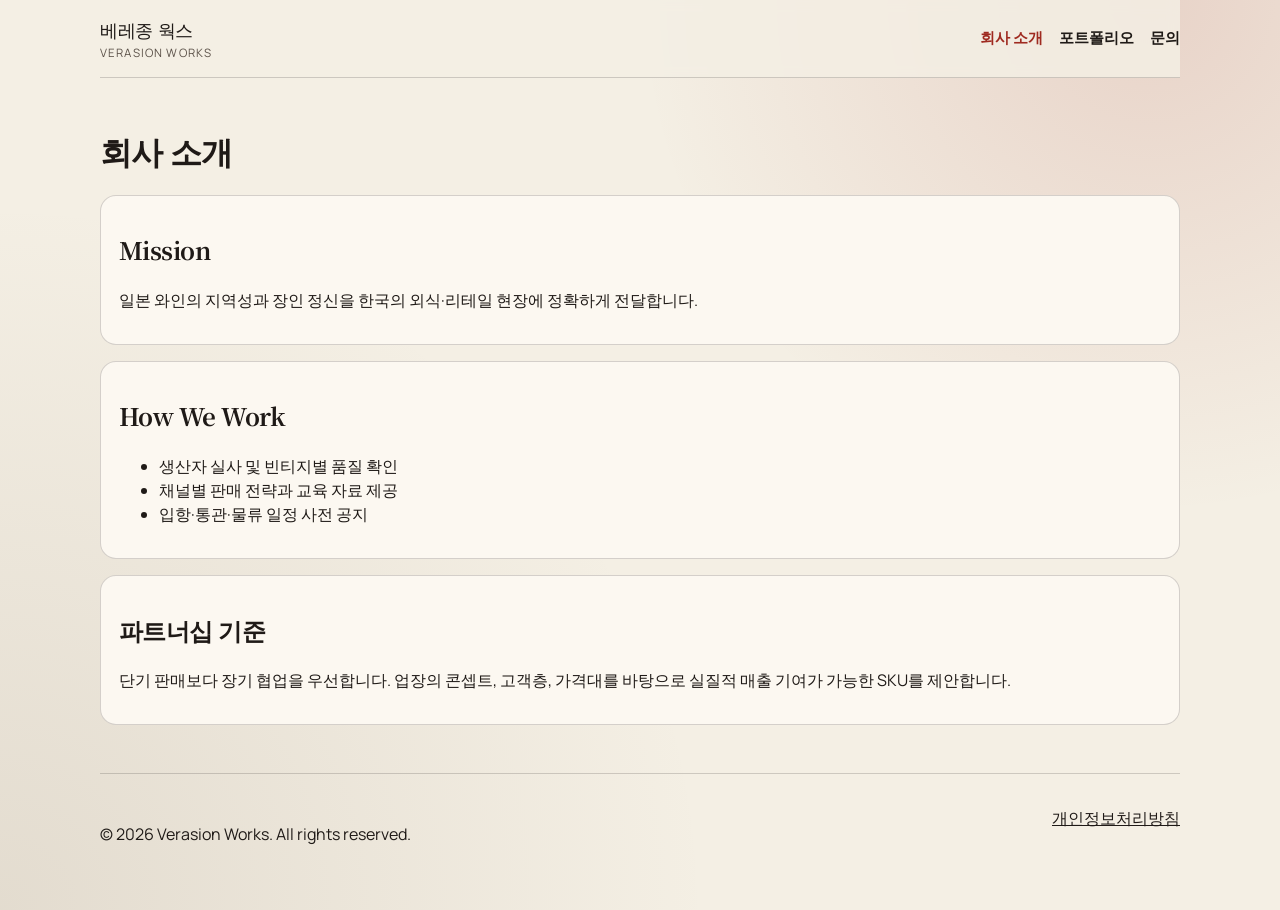
==== about.html @ b79137e7 "Initial website for Verasion Works" ====
<!doctype html>
<html lang="ko">
  <head>
    <meta charset="UTF-8" />
    <meta name="viewport" content="width=device-width, initial-scale=1.0" />
    <title>회사 소개 | 베레종 웍스</title>
    <meta
      name="description"
      content="베레종 웍스의 미션, 운영 방식, 파트너십 원칙을 소개합니다."
    />
    <link rel="preconnect" href="https://fonts.googleapis.com" />
    <link rel="preconnect" href="https://fonts.gstatic.com" crossorigin />
    <link
      href="https://fonts.googleapis.com/css2?family=Noto+Serif+JP:wght@500;700&family=Manrope:wght@400;500;700;800&display=swap"
      rel="stylesheet"
    />
    <link rel="stylesheet" href="assets/styles.css" />
  </head>
  <body>
    <header class="site-header">
      <a class="brand" href="index.html">
        <span class="brand-ko">베레종 웍스</span>
        <span class="brand-en">Verasion Works</span>
      </a>
      <nav>
        <a href="about.html" aria-current="page">회사 소개</a>
        <a href="portfolio.html">포트폴리오</a>
        <a href="contact.html">문의</a>
      </nav>
    </header>

    <main class="page-main">
      <h1>회사 소개</h1>
      <section class="page-section">
        <h2>Mission</h2>
        <p>
          일본 와인의 지역성과 장인 정신을 한국의 외식·리테일 현장에 정확하게
          전달합니다.
        </p>
      </section>
      <section class="page-section">
        <h2>How We Work</h2>
        <ul>
          <li>생산자 실사 및 빈티지별 품질 확인</li>
          <li>채널별 판매 전략과 교육 자료 제공</li>
          <li>입항·통관·물류 일정 사전 공지</li>
        </ul>
      </section>
      <section class="page-section">
        <h2>파트너십 기준</h2>
        <p>
          단기 판매보다 장기 협업을 우선합니다. 업장의 콘셉트, 고객층, 가격대를
          바탕으로 실질적 매출 기여가 가능한 SKU를 제안합니다.
        </p>
      </section>
    </main>

    <footer class="site-footer">
      <p>© 2026 Verasion Works. All rights reserved.</p>
      <a href="privacy.html">개인정보처리방침</a>
    </footer>
  </body>
</html>
---- assets/styles.css ----
:root {
  --bg: #f4efe4;
  --paper: #fcf8f1;
  --ink: #1f1a17;
  --muted: #5b5148;
  --brand: #9f2a20;
  --brand-dark: #6e1a13;
  --line: rgba(31, 26, 23, 0.18);
  --shadow: 0 14px 30px rgba(60, 33, 17, 0.12);
}

* {
  box-sizing: border-box;
}

body {
  margin: 0;
  color: var(--ink);
  background:
    radial-gradient(circle at 90% 0%, rgba(159, 42, 32, 0.14), transparent 35%),
    radial-gradient(circle at 0% 100%, rgba(130, 110, 88, 0.15), transparent 45%),
    var(--bg);
  font-family: "Manrope", "Apple SD Gothic Neo", sans-serif;
  line-height: 1.5;
}

h1,
h2,
.brand-ko {
  font-family: "Noto Serif JP", serif;
  letter-spacing: -0.02em;
}

.site-header,
main,
.site-footer {
  width: min(1080px, calc(100% - 2.2rem));
  margin-inline: auto;
}

.site-header {
  display: flex;
  justify-content: space-between;
  align-items: center;
  padding: 1rem 0;
  border-bottom: 1px solid var(--line);
  position: sticky;
  top: 0;
  backdrop-filter: blur(6px);
  background: rgba(244, 239, 228, 0.84);
}

.brand {
  color: inherit;
  text-decoration: none;
  display: flex;
  flex-direction: column;
}

.brand-ko {
  font-size: 1.15rem;
}

.brand-en {
  font-size: 0.72rem;
  text-transform: uppercase;
  letter-spacing: 0.1em;
  color: var(--muted);
}

nav {
  display: flex;
  gap: 1rem;
}

nav a {
  color: var(--ink);
  text-decoration: none;
  font-weight: 700;
  font-size: 0.95rem;
}

nav a[aria-current="page"] {
  color: var(--brand);
}

.hero {
  padding: 4.8rem 0 3rem;
}

.eyebrow {
  margin: 0;
  letter-spacing: 0.14em;
  font-size: 0.78rem;
  font-weight: 800;
  color: var(--brand);
}

.hero h1 {
  font-size: clamp(2rem, 6vw, 4rem);
  margin: 0.7rem 0;
}

.hero p {
  max-width: 58ch;
  color: var(--muted);
}

.hero-actions {
  display: flex;
  gap: 0.8rem;
  flex-wrap: wrap;
  margin-top: 1.8rem;
}

.btn {
  display: inline-flex;
  align-items: center;
  justify-content: center;
  border-radius: 999px;
  padding: 0.74rem 1.1rem;
  font-weight: 800;
  text-decoration: none;
  border: 1px solid transparent;
  transition: transform 0.15s ease;
}

.btn:hover {
  transform: translateY(-2px);
}

.btn-primary {
  background: linear-gradient(120deg, var(--brand), var(--brand-dark));
  color: #fff;
}

.btn-ghost {
  color: var(--ink);
  border-color: var(--line);
  background: var(--paper);
}

.card-grid {
  display: grid;
  grid-template-columns: repeat(3, minmax(0, 1fr));
  gap: 1rem;
  margin-bottom: 3rem;
}

.card {
  background: var(--paper);
  border: 1px solid var(--line);
  border-radius: 18px;
  padding: 1.2rem;
  box-shadow: var(--shadow);
}

.card h2 {
  margin-top: 0;
}

.page-main {
  padding: 3rem 0;
}

.page-main h1 {
  margin-top: 0;
}

.page-section {
  background: var(--paper);
  border: 1px solid var(--line);
  border-radius: 16px;
  padding: 1rem 1.1rem;
  margin-top: 1rem;
}

.page-section.compact {
  max-width: 520px;
}

.section-intro {
  color: var(--muted);
}

.table-wrap {
  margin-top: 1rem;
  overflow-x: auto;
  border-radius: 16px;
  box-shadow: var(--shadow);
}

table {
  border-collapse: collapse;
  width: 100%;
  background: var(--paper);
}

th,
td {
  text-align: left;
  border-bottom: 1px solid var(--line);
  padding: 0.82rem;
}

th {
  font-size: 0.87rem;
  letter-spacing: 0.03em;
  text-transform: uppercase;
}

.contact-form {
  display: grid;
  gap: 0.85rem;
  max-width: 700px;
}

.contact-form label {
  display: grid;
  gap: 0.3rem;
  font-weight: 700;
}

input,
textarea {
  width: 100%;
  border: 1px solid var(--line);
  border-radius: 12px;
  padding: 0.7rem;
  background: #fff;
  color: var(--ink);
  font: inherit;
}

.site-footer {
  padding: 2rem 0 3rem;
  border-top: 1px solid var(--line);
  display: flex;
  justify-content: space-between;
  gap: 1rem;
  flex-wrap: wrap;
}

.site-footer a {
  color: var(--ink);
}

@media (max-width: 860px) {
  nav {
    gap: 0.6rem;
  }

  .card-grid {
    grid-template-columns: 1fr;
  }

  .site-header {
    display: block;
    padding: 0.9rem 0;
  }

  nav {
    margin-top: 0.7rem;
  }
}
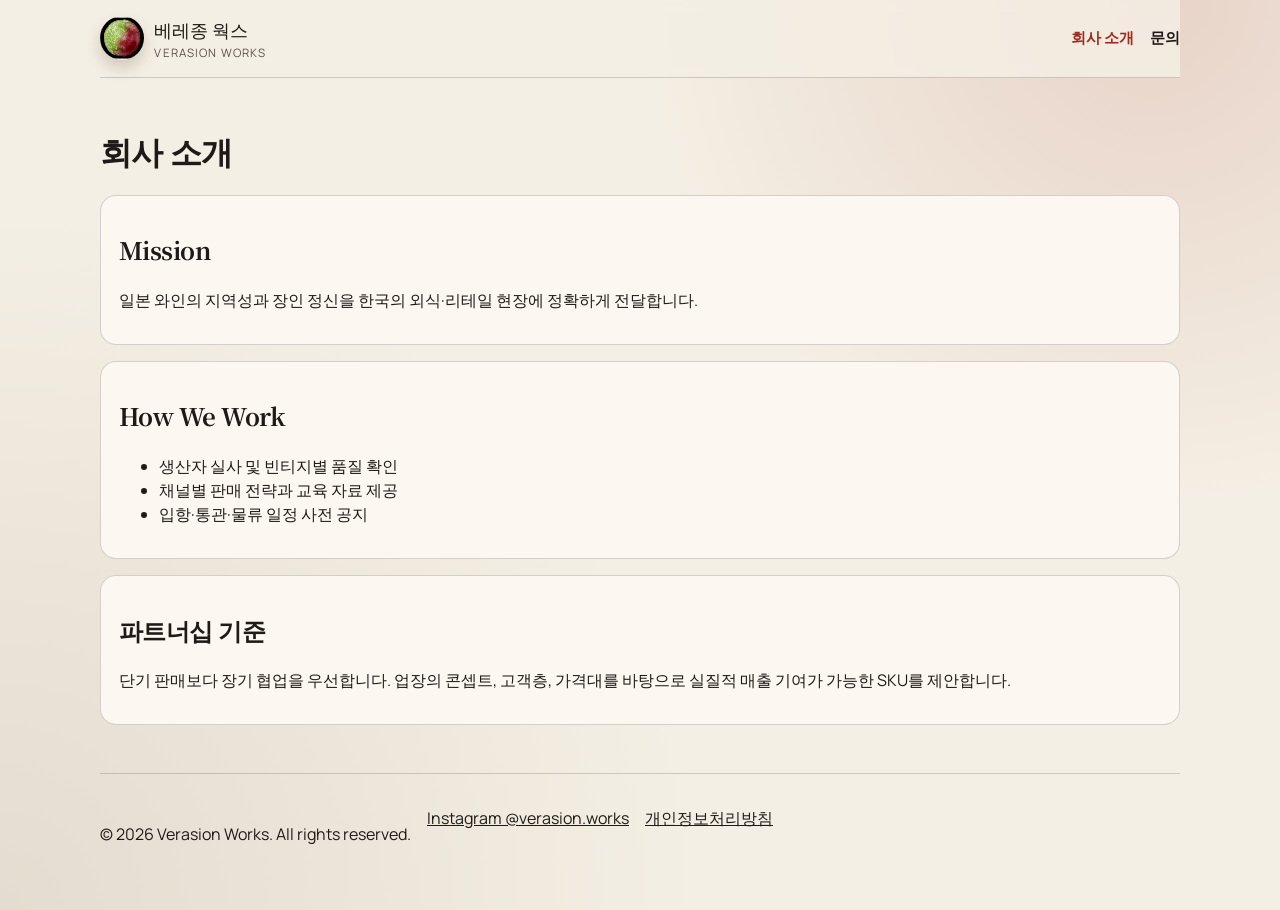
==== commit 0fef2b91: "fix" ====
--- a/about.html
+++ b/about.html
@@ -19,12 +19,14 @@
   <body>
     <header class="site-header">
       <a class="brand" href="index.html">
-        <span class="brand-ko">베레종 웍스</span>
-        <span class="brand-en">Verasion Works</span>
+        <img class="brand-logo" src="assets/logo.svg" alt="Verasion Works logo" />
+        <span>
+          <span class="brand-ko">베레종 웍스</span>
+          <span class="brand-en">Verasion Works</span>
+        </span>
       </a>
       <nav>
         <a href="about.html" aria-current="page">회사 소개</a>
-        <a href="portfolio.html">포트폴리오</a>
         <a href="contact.html">문의</a>
       </nav>
     </header>
@@ -57,6 +59,7 @@
 
     <footer class="site-footer">
       <p>© 2026 Verasion Works. All rights reserved.</p>
+      <a href="https://www.instagram.com/verasion.works" target="_blank" rel="noreferrer">Instagram @verasion.works</a>
       <a href="privacy.html">개인정보처리방침</a>
     </footer>
   </body>
--- a/assets/styles.css
+++ b/assets/styles.css
@@ -53,6 +53,19 @@
 .brand {
   color: inherit;
   text-decoration: none;
+  display: flex;
+  align-items: center;
+  gap: 0.65rem;
+}
+
+.brand-logo {
+  width: 44px;
+  height: 44px;
+  border-radius: 999px;
+  box-shadow: 0 8px 16px rgba(60, 33, 17, 0.2);
+}
+
+.brand > span {
   display: flex;
   flex-direction: column;
 }
@@ -236,7 +249,7 @@
   padding: 2rem 0 3rem;
   border-top: 1px solid var(--line);
   display: flex;
-  justify-content: space-between;
+  justify-content: flex-start;
   gap: 1rem;
   flex-wrap: wrap;
 }
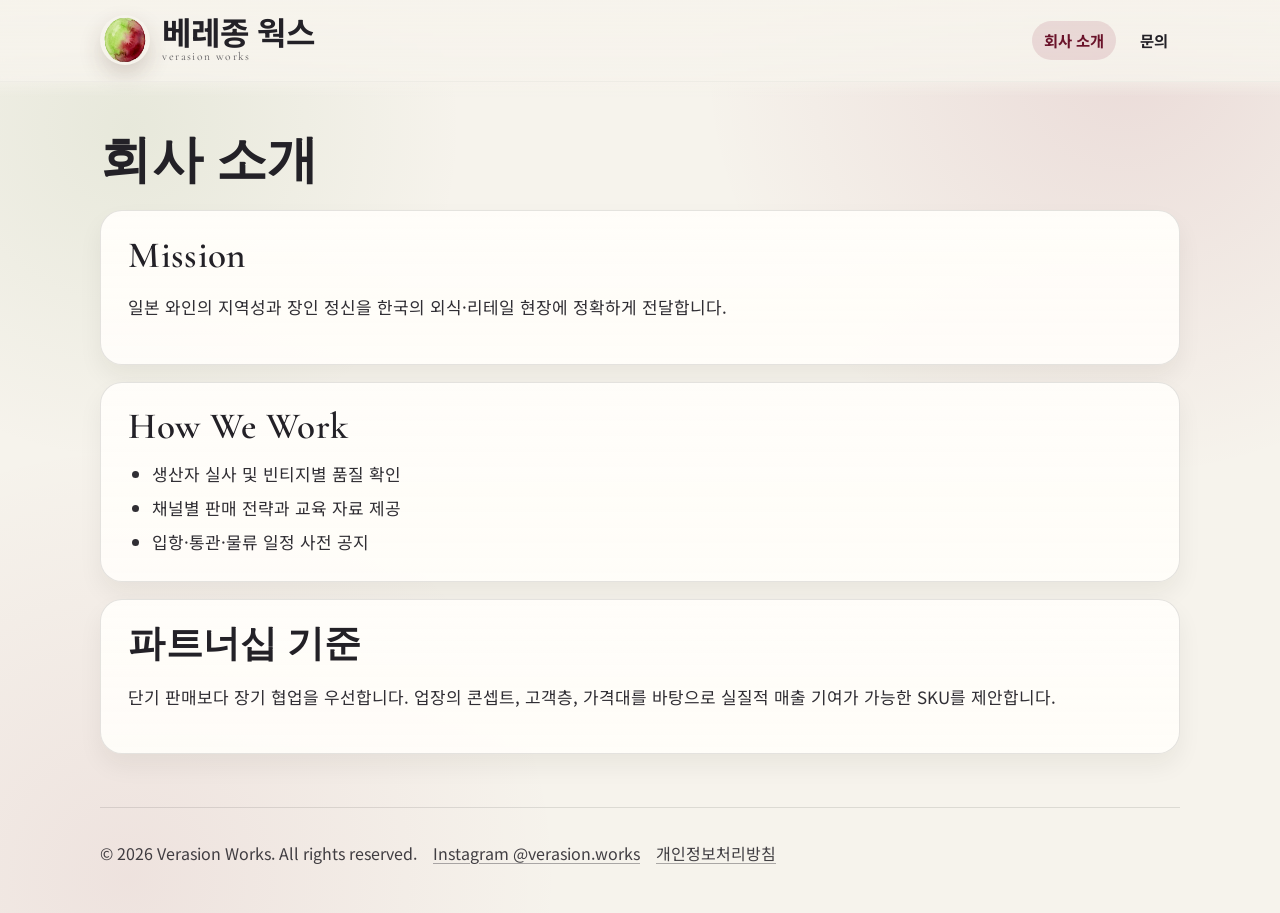
==== commit a73c4164: "elaborate" ====
--- a/about.html
+++ b/about.html
@@ -11,7 +11,7 @@
     <link rel="preconnect" href="https://fonts.googleapis.com" />
     <link rel="preconnect" href="https://fonts.gstatic.com" crossorigin />
     <link
-      href="https://fonts.googleapis.com/css2?family=Noto+Serif+JP:wght@500;700&family=Manrope:wght@400;500;700;800&display=swap"
+      href="https://fonts.googleapis.com/css2?family=Cormorant+Garamond:wght@500;600;700&family=Noto+Sans+KR:wght@400;500;700&display=swap"
       rel="stylesheet"
     />
     <link rel="stylesheet" href="assets/styles.css" />
@@ -19,7 +19,7 @@
   <body>
     <header class="site-header">
       <a class="brand" href="index.html">
-        <img class="brand-logo" src="assets/logo.svg" alt="Verasion Works logo" />
+        <img class="brand-logo" src="assets/logo.png" alt="Verasion Works logo" />
         <span>
           <span class="brand-ko">베레종 웍스</span>
           <span class="brand-en">Verasion Works</span>
@@ -59,7 +59,7 @@
 
     <footer class="site-footer">
       <p>© 2026 Verasion Works. All rights reserved.</p>
-      <a href="https://www.instagram.com/verasion.works" target="_blank" rel="noreferrer">Instagram @verasion.works</a>
+      <a href="https://www.instagram.com/veraison.works" target="_blank" rel="noreferrer">Instagram @verasion.works</a>
       <a href="privacy.html">개인정보처리방침</a>
     </footer>
   </body>
--- a/assets/styles.css
+++ b/assets/styles.css
@@ -1,12 +1,13 @@
 :root {
-  --bg: #f4efe4;
-  --paper: #fcf8f1;
-  --ink: #1f1a17;
-  --muted: #5b5148;
-  --brand: #9f2a20;
-  --brand-dark: #6e1a13;
-  --line: rgba(31, 26, 23, 0.18);
-  --shadow: 0 14px 30px rgba(60, 33, 17, 0.12);
+  --bg: #f6f3ec;
+  --paper: #fffdf9;
+  --ink: #232127;
+  --muted: #5d5a5f;
+  --wine: #8f1e3a;
+  --wine-deep: #6a132a;
+  --olive: #6f9150;
+  --line: rgba(35, 33, 39, 0.14);
+  --shadow-soft: 0 12px 26px rgba(42, 30, 22, 0.08);
 }
 
 * {
@@ -17,21 +18,26 @@
   margin: 0;
   color: var(--ink);
   background:
-    radial-gradient(circle at 90% 0%, rgba(159, 42, 32, 0.14), transparent 35%),
-    radial-gradient(circle at 0% 100%, rgba(130, 110, 88, 0.15), transparent 45%),
+    radial-gradient(circle at 88% 6%, rgba(143, 30, 58, 0.11), transparent 30%),
+    radial-gradient(circle at 10% 14%, rgba(111, 145, 80, 0.11), transparent 24%),
+    radial-gradient(circle at 10% 96%, rgba(143, 30, 58, 0.08), transparent 30%),
     var(--bg);
-  font-family: "Manrope", "Apple SD Gothic Neo", sans-serif;
-  line-height: 1.5;
+  font-family: "Noto Sans KR", "Apple SD Gothic Neo", "Malgun Gothic", sans-serif;
+  line-height: 1.66;
 }
 
 h1,
 h2,
-.brand-ko {
-  font-family: "Noto Serif JP", serif;
-  letter-spacing: -0.02em;
-}
-
-.site-header,
+.hero .eyebrow,
+.brand-en {
+  font-family: "Cormorant Garamond", "Times New Roman", serif;
+  letter-spacing: 0.01em;
+}
+
+a {
+  color: inherit;
+}
+
 main,
 .site-footer {
   width: min(1080px, calc(100% - 2.2rem));
@@ -39,91 +45,121 @@
 }
 
 .site-header {
+  width: 100%;
+  margin-inline: 0;
+  padding-inline: max(1.1rem, calc((100% - 1080px) / 2));
   display: flex;
   justify-content: space-between;
   align-items: center;
-  padding: 1rem 0;
-  border-bottom: 1px solid var(--line);
+  padding-top: 0.92rem;
+  padding-bottom: 0.92rem;
   position: sticky;
   top: 0;
-  backdrop-filter: blur(6px);
-  background: rgba(244, 239, 228, 0.84);
+  z-index: 30;
+  background: linear-gradient(180deg, rgba(246, 243, 236, 0.97) 0%, rgba(246, 243, 236, 0.9) 72%, rgba(246, 243, 236, 0.84) 100%);
+  border-bottom: 1px solid rgba(35, 33, 39, 0.08);
+  backdrop-filter: blur(7px);
+  -webkit-backdrop-filter: blur(7px);
+}
+
+.site-header::after {
+  content: "";
+  position: absolute;
+  left: 0;
+  right: 0;
+  bottom: -16px;
+  height: 16px;
+  background: linear-gradient(180deg, rgba(246, 243, 236, 0.58), rgba(246, 243, 236, 0));
+  pointer-events: none;
 }
 
 .brand {
-  color: inherit;
   text-decoration: none;
   display: flex;
   align-items: center;
-  gap: 0.65rem;
+  gap: 0.78rem;
 }
 
 .brand-logo {
-  width: 44px;
-  height: 44px;
-  border-radius: 999px;
-  box-shadow: 0 8px 16px rgba(60, 33, 17, 0.2);
+  width: 50px;
+  height: 50px;
+  border-radius: 50%;
+  box-shadow: 0 10px 22px rgba(64, 40, 30, 0.18);
 }
 
 .brand > span {
   display: flex;
   flex-direction: column;
+  gap: 0.02rem;
 }
 
 .brand-ko {
-  font-size: 1.15rem;
+  font-size: 2rem;
+  line-height: 1;
+  font-weight: 700;
+  letter-spacing: -0.01em;
 }
 
 .brand-en {
   font-size: 0.72rem;
-  text-transform: uppercase;
-  letter-spacing: 0.1em;
-  color: var(--muted);
+  text-transform: lowercase;
+  letter-spacing: 0.12em;
+  color: rgba(35, 33, 39, 0.72);
 }
 
 nav {
   display: flex;
-  gap: 1rem;
+  gap: 0.8rem;
 }
 
 nav a {
-  color: var(--ink);
   text-decoration: none;
   font-weight: 700;
-  font-size: 0.95rem;
+  font-size: 0.96rem;
+  padding: 0.42rem 0.74rem;
+  border-radius: 999px;
+  transition: background-color 0.2s ease, color 0.2s ease;
+}
+
+nav a:hover {
+  background: rgba(143, 30, 58, 0.08);
+  color: var(--wine-deep);
 }
 
 nav a[aria-current="page"] {
-  color: var(--brand);
+  background: rgba(143, 30, 58, 0.12);
+  color: var(--wine-deep);
 }
 
 .hero {
-  padding: 4.8rem 0 3rem;
+  padding: 5rem 0 3.2rem;
 }
 
 .eyebrow {
   margin: 0;
-  letter-spacing: 0.14em;
-  font-size: 0.78rem;
-  font-weight: 800;
-  color: var(--brand);
+  color: var(--wine);
+  font-size: 1rem;
+  letter-spacing: 0.16em;
 }
 
 .hero h1 {
-  font-size: clamp(2rem, 6vw, 4rem);
-  margin: 0.7rem 0;
+  font-size: clamp(2.5rem, 6vw, 4.4rem);
+  line-height: 1.05;
+  margin: 0.6rem 0 0.9rem;
+  font-weight: 600;
 }
 
 .hero p {
   max-width: 58ch;
   color: var(--muted);
+  font-size: 1.03rem;
 }
 
 .hero-actions {
   display: flex;
-  gap: 0.8rem;
+  gap: 0.78rem;
   flex-wrap: wrap;
-  margin-top: 1.8rem;
+  margin-top: 1.55rem;
 }
 
 .btn {
@@ -131,11 +167,11 @@
   align-items: center;
   justify-content: center;
   border-radius: 999px;
-  padding: 0.74rem 1.1rem;
-  font-weight: 800;
+  padding: 0.78rem 1.2rem;
+  font-weight: 700;
   text-decoration: none;
   border: 1px solid transparent;
-  transition: transform 0.15s ease;
+  transition: transform 0.18s ease, box-shadow 0.18s ease;
 }
 
 .btn:hover {
@@ -143,14 +179,19 @@
 }
 
 .btn-primary {
-  background: linear-gradient(120deg, var(--brand), var(--brand-dark));
+  background: linear-gradient(120deg, var(--wine), var(--wine-deep));
   color: #fff;
+  box-shadow: 0 10px 22px rgba(106, 19, 42, 0.24);
+}
+
+.btn-primary:hover {
+  box-shadow: 0 14px 26px rgba(106, 19, 42, 0.29);
 }
 
 .btn-ghost {
   color: var(--ink);
-  border-color: var(--line);
-  background: var(--paper);
+  border-color: rgba(35, 33, 39, 0.18);
+  background: rgba(255, 255, 255, 0.6);
 }
 
 .card-grid {
@@ -161,118 +202,190 @@
 }
 
 .card {
-  background: var(--paper);
+  background: linear-gradient(180deg, rgba(255, 253, 249, 0.96), rgba(255, 253, 249, 0.9));
   border: 1px solid var(--line);
-  border-radius: 18px;
-  padding: 1.2rem;
-  box-shadow: var(--shadow);
+  border-radius: 20px;
+  padding: 1.24rem;
+  box-shadow: var(--shadow-soft);
 }
 
 .card h2 {
-  margin-top: 0;
+  margin: 0 0 0.55rem;
+  font-size: 1.95rem;
+  font-weight: 600;
+}
+
+.card p {
+  margin: 0;
+  color: var(--muted);
 }
 
 .page-main {
-  padding: 3rem 0;
+  padding: 3.3rem 0;
 }
 
 .page-main h1 {
-  margin-top: 0;
+  margin: 0 0 1.35rem;
+  font-size: clamp(2.4rem, 4vw, 3.25rem);
+  font-weight: 600;
+  line-height: 1.05;
 }
 
 .page-section {
-  background: var(--paper);
-  border: 1px solid var(--line);
-  border-radius: 16px;
-  padding: 1rem 1.1rem;
-  margin-top: 1rem;
+  background: linear-gradient(180deg, rgba(255, 253, 249, 0.98), rgba(255, 253, 249, 0.93));
+  border: 1px solid rgba(35, 33, 39, 0.12);
+  border-radius: 22px;
+  padding: 1.55rem 1.7rem;
+  margin-top: 1.05rem;
+  box-shadow: 0 12px 24px rgba(42, 30, 22, 0.06);
+}
+
+.page-section h2 {
+  margin: 0 0 0.72rem;
+  font-size: clamp(2rem, 2.9vw, 2.65rem);
+  font-weight: 600;
+  line-height: 1.07;
+}
+
+.page-section p,
+.page-section li {
+  font-size: 1.06rem;
+  line-height: 1.75;
+  color: rgba(35, 33, 39, 0.94);
+}
+
+.page-section ul {
+  margin: 0;
+  padding-left: 1.5rem;
+}
+
+.page-section li + li {
+  margin-top: 0.28rem;
 }
 
 .page-section.compact {
-  max-width: 520px;
+  max-width: 560px;
 }
 
 .section-intro {
   color: var(--muted);
 }
 
-.table-wrap {
-  margin-top: 1rem;
-  overflow-x: auto;
-  border-radius: 16px;
-  box-shadow: var(--shadow);
-}
-
-table {
-  border-collapse: collapse;
-  width: 100%;
-  background: var(--paper);
-}
-
-th,
-td {
-  text-align: left;
-  border-bottom: 1px solid var(--line);
-  padding: 0.82rem;
-}
-
-th {
-  font-size: 0.87rem;
-  letter-spacing: 0.03em;
-  text-transform: uppercase;
+.contact-layout {
+  display: grid;
+  grid-template-columns: minmax(0, 1.55fr) minmax(260px, 0.85fr);
+  gap: 1rem;
+  align-items: start;
 }
 
 .contact-form {
   display: grid;
-  gap: 0.85rem;
-  max-width: 700px;
+  gap: 0.84rem;
+  max-width: none;
 }
 
 .contact-form label {
   display: grid;
-  gap: 0.3rem;
+  gap: 0.32rem;
   font-weight: 700;
 }
 
 input,
 textarea {
   width: 100%;
-  border: 1px solid var(--line);
-  border-radius: 12px;
-  padding: 0.7rem;
-  background: #fff;
+  border: 1px solid rgba(35, 33, 39, 0.19);
+  border-radius: 13px;
+  padding: 0.74rem;
+  background: rgba(255, 255, 255, 0.88);
   color: var(--ink);
   font: inherit;
+  transition: border-color 0.16s ease, box-shadow 0.16s ease;
+}
+
+input:focus,
+textarea:focus {
+  outline: none;
+  border-color: rgba(143, 30, 58, 0.5);
+  box-shadow: 0 0 0 4px rgba(143, 30, 58, 0.13);
+}
+
+.contact-direct {
+  margin-top: 0;
+  position: sticky;
+  top: 102px;
+}
+
+.contact-direct h2 {
+  font-size: clamp(1.7rem, 2.2vw, 2.2rem);
 }
 
 .site-footer {
-  padding: 2rem 0 3rem;
-  border-top: 1px solid var(--line);
-  display: flex;
-  justify-content: flex-start;
+  padding: 2rem 0 2.9rem;
+  border-top: 1px solid rgba(35, 33, 39, 0.12);
+  display: flex;
+  align-items: center;
   gap: 1rem;
   flex-wrap: wrap;
+  color: rgba(35, 33, 39, 0.86);
+}
+
+.site-footer p {
+  margin: 0;
 }
 
 .site-footer a {
-  color: var(--ink);
+  text-decoration-color: rgba(35, 33, 39, 0.36);
+  text-underline-offset: 3px;
 }
 
 @media (max-width: 860px) {
+  .site-header {
+    display: block;
+    padding-inline: 1rem;
+    padding-top: 0.82rem;
+    padding-bottom: 0.82rem;
+  }
+
   nav {
-    gap: 0.6rem;
+    margin-top: 0.7rem;
+    gap: 0.36rem;
+    flex-wrap: wrap;
+  }
+
+  .brand-logo {
+    width: 45px;
+    height: 45px;
+  }
+
+  .brand-ko {
+    font-size: 1.7rem;
   }
 
   .card-grid {
     grid-template-columns: 1fr;
   }
 
-  .site-header {
-    display: block;
-    padding: 0.9rem 0;
-  }
-
-  nav {
-    margin-top: 0.7rem;
-  }
-}
+  .contact-layout {
+    grid-template-columns: 1fr;
+  }
+
+  .contact-direct {
+    position: static;
+  }
+
+  .hero {
+    padding-top: 4.2rem;
+  }
+
+  .page-main h1 {
+    font-size: clamp(2.05rem, 8vw, 2.65rem);
+  }
+
+  .page-section {
+    padding: 1.25rem 1.15rem;
+  }
+
+  .page-section h2 {
+    font-size: clamp(1.65rem, 7vw, 2.2rem);
+  }
+}
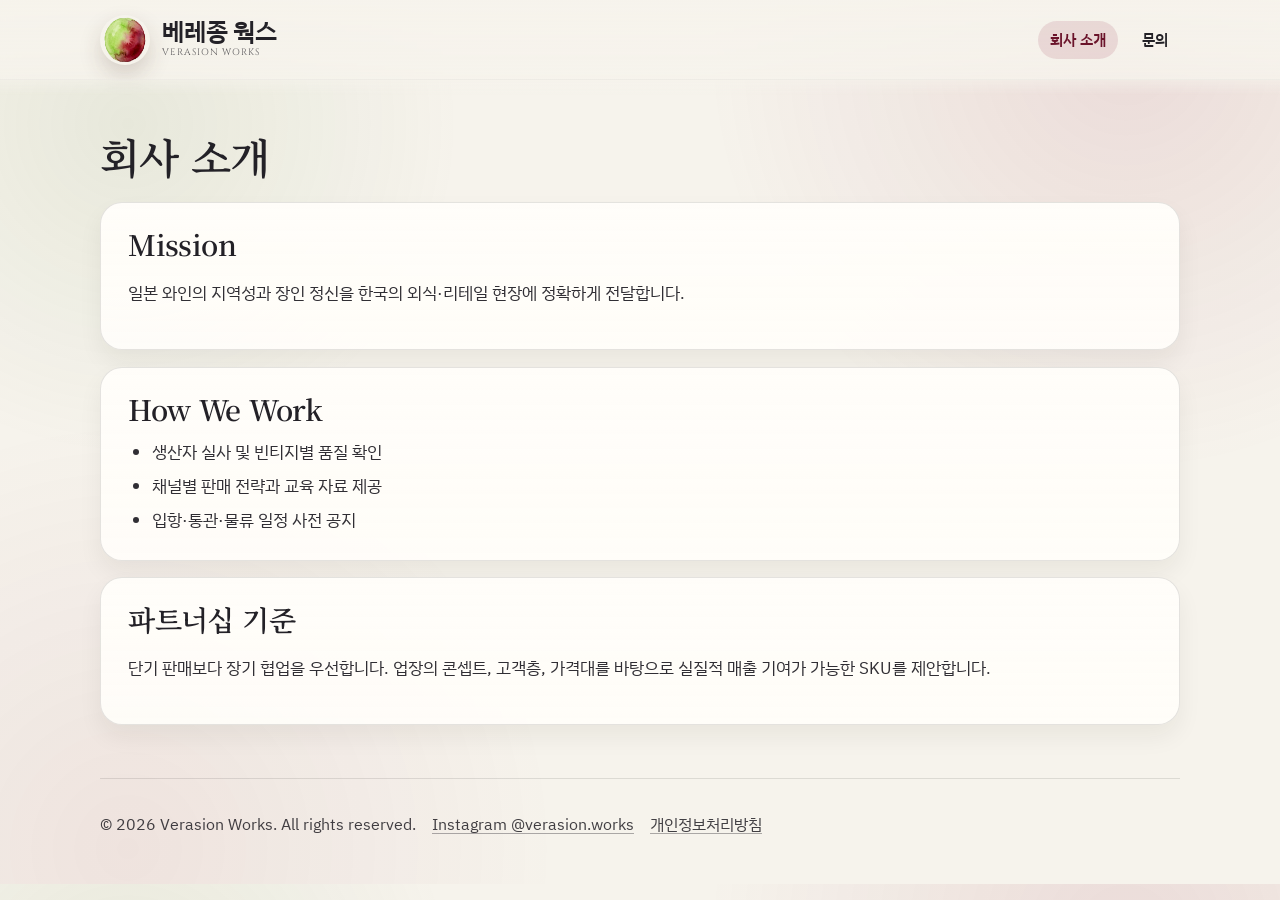
==== commit f324f588: "fix" ====
--- a/about.html
+++ b/about.html
@@ -11,7 +11,7 @@
     <link rel="preconnect" href="https://fonts.googleapis.com" />
     <link rel="preconnect" href="https://fonts.gstatic.com" crossorigin />
     <link
-      href="https://fonts.googleapis.com/css2?family=Cormorant+Garamond:wght@500;600;700&family=Noto+Sans+KR:wght@400;500;700&display=swap"
+      href="https://fonts.googleapis.com/css2?family=Cinzel:wght@500;600&family=IBM+Plex+Sans+KR:wght@400;500;600;700&family=Noto+Serif+KR:wght@500;600;700&display=swap"
       rel="stylesheet"
     />
     <link rel="stylesheet" href="assets/styles.css" />
--- a/assets/styles.css
+++ b/assets/styles.css
@@ -22,16 +22,20 @@
     radial-gradient(circle at 10% 14%, rgba(111, 145, 80, 0.11), transparent 24%),
     radial-gradient(circle at 10% 96%, rgba(143, 30, 58, 0.08), transparent 30%),
     var(--bg);
-  font-family: "Noto Sans KR", "Apple SD Gothic Neo", "Malgun Gothic", sans-serif;
+  font-family: "IBM Plex Sans KR", "Apple SD Gothic Neo", "Malgun Gothic", sans-serif;
   line-height: 1.66;
 }
 
 h1,
-h2,
+h2 {
+  font-family: "Noto Serif KR", "AppleMyungjo", serif;
+  letter-spacing: -0.02em;
+}
+
 .hero .eyebrow,
 .brand-en {
-  font-family: "Cormorant Garamond", "Times New Roman", serif;
-  letter-spacing: 0.01em;
+  font-family: "Cinzel", "Times New Roman", serif;
+  letter-spacing: 0.08em;
 }
 
 a {
@@ -94,16 +98,16 @@
 }
 
 .brand-ko {
-  font-size: 2rem;
+  font-size: 1.56rem;
   line-height: 1;
-  font-weight: 700;
+  font-weight: 600;
   letter-spacing: -0.01em;
 }
 
 .brand-en {
-  font-size: 0.72rem;
-  text-transform: lowercase;
-  letter-spacing: 0.12em;
+  font-size: 0.58rem;
+  text-transform: uppercase;
+  letter-spacing: 0.11em;
   color: rgba(35, 33, 39, 0.72);
 }
 
@@ -114,8 +118,8 @@
 
 nav a {
   text-decoration: none;
-  font-weight: 700;
-  font-size: 0.96rem;
+  font-weight: 600;
+  font-size: 0.92rem;
   padding: 0.42rem 0.74rem;
   border-radius: 999px;
   transition: background-color 0.2s ease, color 0.2s ease;
@@ -138,21 +142,22 @@
 .eyebrow {
   margin: 0;
   color: var(--wine);
-  font-size: 1rem;
-  letter-spacing: 0.16em;
+  font-size: 0.92rem;
+  letter-spacing: 0.14em;
 }
 
 .hero h1 {
-  font-size: clamp(2.5rem, 6vw, 4.4rem);
-  line-height: 1.05;
+  font-size: clamp(2.05rem, 5vw, 3.45rem);
+  line-height: 1.12;
   margin: 0.6rem 0 0.9rem;
   font-weight: 600;
+  letter-spacing: -0.02em;
 }
 
 .hero p {
   max-width: 58ch;
   color: var(--muted);
-  font-size: 1.03rem;
+  font-size: 1rem;
 }
 
 .hero-actions {
@@ -211,8 +216,9 @@
 
 .card h2 {
   margin: 0 0 0.55rem;
-  font-size: 1.95rem;
-  font-weight: 600;
+  font-size: 1.68rem;
+  font-weight: 600;
+  letter-spacing: -0.02em;
 }
 
 .card p {
@@ -226,9 +232,10 @@
 
 .page-main h1 {
   margin: 0 0 1.35rem;
-  font-size: clamp(2.4rem, 4vw, 3.25rem);
-  font-weight: 600;
-  line-height: 1.05;
+  font-size: clamp(2.02rem, 3.4vw, 2.6rem);
+  font-weight: 600;
+  line-height: 1.14;
+  letter-spacing: -0.02em;
 }
 
 .page-section {
@@ -242,9 +249,10 @@
 
 .page-section h2 {
   margin: 0 0 0.72rem;
-  font-size: clamp(2rem, 2.9vw, 2.65rem);
-  font-weight: 600;
-  line-height: 1.07;
+  font-size: clamp(1.58rem, 2.2vw, 1.95rem);
+  font-weight: 600;
+  line-height: 1.16;
+  letter-spacing: -0.02em;
 }
 
 .page-section p,
@@ -269,54 +277,6 @@
 
 .section-intro {
   color: var(--muted);
-}
-
-.contact-layout {
-  display: grid;
-  grid-template-columns: minmax(0, 1.55fr) minmax(260px, 0.85fr);
-  gap: 1rem;
-  align-items: start;
-}
-
-.contact-form {
-  display: grid;
-  gap: 0.84rem;
-  max-width: none;
-}
-
-.contact-form label {
-  display: grid;
-  gap: 0.32rem;
-  font-weight: 700;
-}
-
-input,
-textarea {
-  width: 100%;
-  border: 1px solid rgba(35, 33, 39, 0.19);
-  border-radius: 13px;
-  padding: 0.74rem;
-  background: rgba(255, 255, 255, 0.88);
-  color: var(--ink);
-  font: inherit;
-  transition: border-color 0.16s ease, box-shadow 0.16s ease;
-}
-
-input:focus,
-textarea:focus {
-  outline: none;
-  border-color: rgba(143, 30, 58, 0.5);
-  box-shadow: 0 0 0 4px rgba(143, 30, 58, 0.13);
-}
-
-.contact-direct {
-  margin-top: 0;
-  position: sticky;
-  top: 102px;
-}
-
-.contact-direct h2 {
-  font-size: clamp(1.7rem, 2.2vw, 2.2rem);
 }
 
 .site-footer {
@@ -358,27 +318,19 @@
   }
 
   .brand-ko {
-    font-size: 1.7rem;
+    font-size: 1.32rem;
   }
 
   .card-grid {
     grid-template-columns: 1fr;
   }
 
-  .contact-layout {
-    grid-template-columns: 1fr;
-  }
-
-  .contact-direct {
-    position: static;
-  }
-
   .hero {
     padding-top: 4.2rem;
   }
 
   .page-main h1 {
-    font-size: clamp(2.05rem, 8vw, 2.65rem);
+    font-size: clamp(1.86rem, 8vw, 2.2rem);
   }
 
   .page-section {
@@ -386,6 +338,6 @@
   }
 
   .page-section h2 {
-    font-size: clamp(1.65rem, 7vw, 2.2rem);
-  }
-}
+    font-size: clamp(1.38rem, 6.2vw, 1.72rem);
+  }
+}
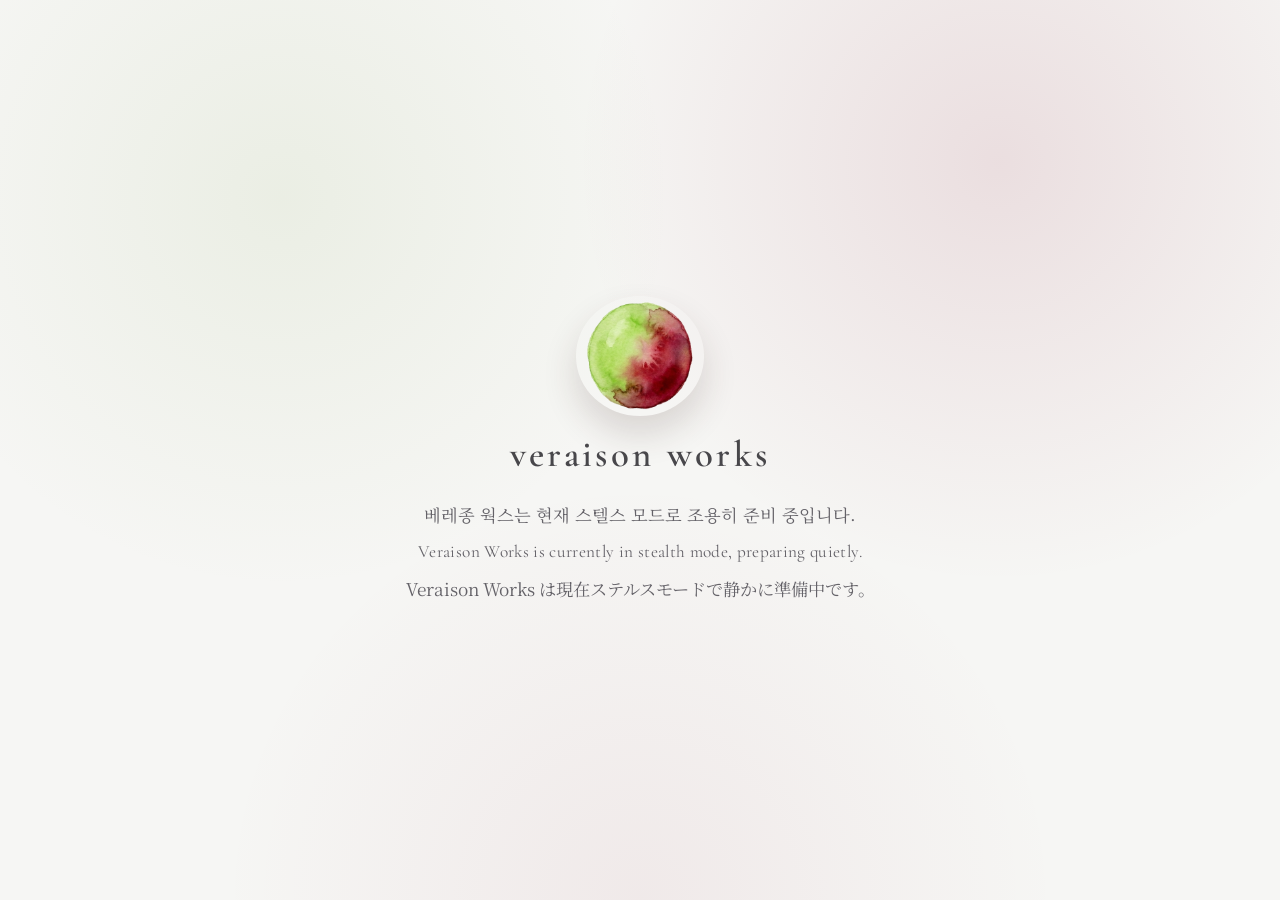
==== commit 77f97c1f: "Refactor site to multilingual stealth-mode landing" ====
--- a/about.html
+++ b/about.html
@@ -3,64 +3,26 @@
   <head>
     <meta charset="UTF-8" />
     <meta name="viewport" content="width=device-width, initial-scale=1.0" />
-    <title>회사 소개 | 베레종 웍스</title>
-    <meta
-      name="description"
-      content="베레종 웍스의 미션, 운영 방식, 파트너십 원칙을 소개합니다."
-    />
+    <title>Veraison Works | Stealth Mode</title>
+    <meta name="description" content="Veraison Works is currently in stealth mode." />
     <link rel="preconnect" href="https://fonts.googleapis.com" />
     <link rel="preconnect" href="https://fonts.gstatic.com" crossorigin />
     <link
-      href="https://fonts.googleapis.com/css2?family=Cinzel:wght@500;600&family=IBM+Plex+Sans+KR:wght@400;500;600;700&family=Noto+Serif+KR:wght@500;600;700&display=swap"
+      href="https://fonts.googleapis.com/css2?family=Cormorant+Garamond:wght@500;600;700&family=Noto+Serif+JP:wght@400;500;600&family=Noto+Serif+KR:wght@400;500;600&display=swap"
       rel="stylesheet"
     />
     <link rel="stylesheet" href="assets/styles.css" />
   </head>
   <body>
-    <header class="site-header">
-      <a class="brand" href="index.html">
-        <img class="brand-logo" src="assets/logo.png" alt="Verasion Works logo" />
-        <span>
-          <span class="brand-ko">베레종 웍스</span>
-          <span class="brand-en">Verasion Works</span>
-        </span>
-      </a>
-      <nav>
-        <a href="about.html" aria-current="page">회사 소개</a>
-        <a href="contact.html">문의</a>
-      </nav>
-    </header>
+    <main class="stealth-wrap" aria-label="Stealth notice">
+      <img class="stealth-logo" src="assets/logo.png" alt="Veraison Works logo" />
+      <p class="brand-wordmark">veraison works</p>
 
-    <main class="page-main">
-      <h1>회사 소개</h1>
-      <section class="page-section">
-        <h2>Mission</h2>
-        <p>
-          일본 와인의 지역성과 장인 정신을 한국의 외식·리테일 현장에 정확하게
-          전달합니다.
-        </p>
-      </section>
-      <section class="page-section">
-        <h2>How We Work</h2>
-        <ul>
-          <li>생산자 실사 및 빈티지별 품질 확인</li>
-          <li>채널별 판매 전략과 교육 자료 제공</li>
-          <li>입항·통관·물류 일정 사전 공지</li>
-        </ul>
-      </section>
-      <section class="page-section">
-        <h2>파트너십 기준</h2>
-        <p>
-          단기 판매보다 장기 협업을 우선합니다. 업장의 콘셉트, 고객층, 가격대를
-          바탕으로 실질적 매출 기여가 가능한 SKU를 제안합니다.
-        </p>
+      <section class="stealth-copy">
+        <p lang="ko">베레종 웍스는 현재 스텔스 모드로 조용히 준비 중입니다.</p>
+        <p lang="en">Veraison Works is currently in stealth mode, preparing quietly.</p>
+        <p lang="ja">Veraison Works は現在ステルスモードで静かに準備中です。</p>
       </section>
     </main>
-
-    <footer class="site-footer">
-      <p>© 2026 Verasion Works. All rights reserved.</p>
-      <a href="https://www.instagram.com/veraison.works" target="_blank" rel="noreferrer">Instagram @verasion.works</a>
-      <a href="privacy.html">개인정보처리방침</a>
-    </footer>
   </body>
 </html>
--- a/assets/styles.css
+++ b/assets/styles.css
@@ -1,343 +1,98 @@
 :root {
-  --bg: #f6f3ec;
-  --paper: #fffdf9;
-  --ink: #232127;
-  --muted: #5d5a5f;
+  --bg: #f6f6f4;
+  --ink: #2b2a2e;
+  --muted: #646268;
   --wine: #8f1e3a;
-  --wine-deep: #6a132a;
-  --olive: #6f9150;
-  --line: rgba(35, 33, 39, 0.14);
-  --shadow-soft: 0 12px 26px rgba(42, 30, 22, 0.08);
+  --green: #86a857;
 }
 
 * {
   box-sizing: border-box;
 }
 
+html,
+body {
+  height: 100%;
+}
+
 body {
   margin: 0;
   color: var(--ink);
   background:
-    radial-gradient(circle at 88% 6%, rgba(143, 30, 58, 0.11), transparent 30%),
-    radial-gradient(circle at 10% 14%, rgba(111, 145, 80, 0.11), transparent 24%),
-    radial-gradient(circle at 10% 96%, rgba(143, 30, 58, 0.08), transparent 30%),
+    radial-gradient(circle at 78% 18%, rgba(143, 30, 58, 0.11), transparent 34%),
+    radial-gradient(circle at 22% 22%, rgba(134, 168, 87, 0.1), transparent 32%),
+    radial-gradient(circle at 50% 100%, rgba(143, 30, 58, 0.06), transparent 38%),
     var(--bg);
-  font-family: "IBM Plex Sans KR", "Apple SD Gothic Neo", "Malgun Gothic", sans-serif;
-  line-height: 1.66;
+  font-family: "Noto Serif KR", "AppleMyungjo", serif;
 }
 
-h1,
-h2 {
-  font-family: "Noto Serif KR", "AppleMyungjo", serif;
-  letter-spacing: -0.02em;
+.stealth-wrap {
+  min-height: 100%;
+  width: min(780px, calc(100% - 2.4rem));
+  margin: 0 auto;
+  display: grid;
+  align-content: center;
+  justify-items: center;
+  text-align: center;
+  gap: 1rem;
+  padding: 2.4rem 0;
 }
 
-.hero .eyebrow,
-.brand-en {
-  font-family: "Cinzel", "Times New Roman", serif;
-  letter-spacing: 0.08em;
+.stealth-logo {
+  width: clamp(86px, 16vw, 128px);
+  height: auto;
+  border-radius: 50%;
+  box-shadow: 0 18px 34px rgba(64, 40, 30, 0.16);
 }
 
-a {
-  color: inherit;
+.brand-wordmark {
+  margin: 0;
+  font-family: "Cormorant Garamond", "Times New Roman", serif;
+  font-size: clamp(1.5rem, 3.5vw, 2.3rem);
+  font-weight: 600;
+  letter-spacing: 0.09em;
+  text-transform: lowercase;
+  color: rgba(43, 42, 46, 0.86);
 }
 
-main,
-.site-footer {
-  width: min(1080px, calc(100% - 2.2rem));
-  margin-inline: auto;
+.stealth-copy {
+  margin-top: 0.5rem;
+  display: grid;
+  gap: 0.56rem;
+  max-width: none;
 }
 
-.site-header {
-  width: 100%;
-  margin-inline: 0;
-  padding-inline: max(1.1rem, calc((100% - 1080px) / 2));
-  display: flex;
-  justify-content: space-between;
-  align-items: center;
-  padding-top: 0.92rem;
-  padding-bottom: 0.92rem;
-  position: sticky;
-  top: 0;
-  z-index: 30;
-  background: linear-gradient(180deg, rgba(246, 243, 236, 0.97) 0%, rgba(246, 243, 236, 0.9) 72%, rgba(246, 243, 236, 0.84) 100%);
-  border-bottom: 1px solid rgba(35, 33, 39, 0.08);
-  backdrop-filter: blur(7px);
-  -webkit-backdrop-filter: blur(7px);
+.stealth-copy p {
+  margin: 0;
+  color: var(--muted);
+  font-size: clamp(1rem, 1.7vw, 1.08rem);
+  line-height: 1.64;
+  white-space: nowrap;
 }
 
-.site-header::after {
-  content: "";
-  position: absolute;
-  left: 0;
-  right: 0;
-  bottom: -16px;
-  height: 16px;
-  background: linear-gradient(180deg, rgba(246, 243, 236, 0.58), rgba(246, 243, 236, 0));
-  pointer-events: none;
+.stealth-copy p[lang="en"] {
+  font-family: "Cormorant Garamond", "Times New Roman", serif;
+  letter-spacing: 0.02em;
 }
 
-.brand {
-  text-decoration: none;
-  display: flex;
-  align-items: center;
-  gap: 0.78rem;
+.stealth-copy p[lang="ja"] {
+  font-family: "Noto Serif JP", "Hiragino Mincho ProN", serif;
+  word-break: keep-all;
+  line-break: strict;
 }
 
-.brand-logo {
-  width: 50px;
-  height: 50px;
-  border-radius: 50%;
-  box-shadow: 0 10px 22px rgba(64, 40, 30, 0.18);
-}
-
-.brand > span {
-  display: flex;
-  flex-direction: column;
-  gap: 0.02rem;
-}
-
-.brand-ko {
-  font-size: 1.56rem;
-  line-height: 1;
-  font-weight: 600;
-  letter-spacing: -0.01em;
-}
-
-.brand-en {
-  font-size: 0.58rem;
-  text-transform: uppercase;
-  letter-spacing: 0.11em;
-  color: rgba(35, 33, 39, 0.72);
-}
-
-nav {
-  display: flex;
-  gap: 0.8rem;
-}
-
-nav a {
-  text-decoration: none;
-  font-weight: 600;
-  font-size: 0.92rem;
-  padding: 0.42rem 0.74rem;
-  border-radius: 999px;
-  transition: background-color 0.2s ease, color 0.2s ease;
-}
-
-nav a:hover {
-  background: rgba(143, 30, 58, 0.08);
-  color: var(--wine-deep);
-}
-
-nav a[aria-current="page"] {
-  background: rgba(143, 30, 58, 0.12);
-  color: var(--wine-deep);
-}
-
-.hero {
-  padding: 5rem 0 3.2rem;
-}
-
-.eyebrow {
-  margin: 0;
-  color: var(--wine);
-  font-size: 0.92rem;
-  letter-spacing: 0.14em;
-}
-
-.hero h1 {
-  font-size: clamp(2.05rem, 5vw, 3.45rem);
-  line-height: 1.12;
-  margin: 0.6rem 0 0.9rem;
-  font-weight: 600;
-  letter-spacing: -0.02em;
-}
-
-.hero p {
-  max-width: 58ch;
-  color: var(--muted);
-  font-size: 1rem;
-}
-
-.hero-actions {
-  display: flex;
-  gap: 0.78rem;
-  flex-wrap: wrap;
-  margin-top: 1.55rem;
-}
-
-.btn {
-  display: inline-flex;
-  align-items: center;
-  justify-content: center;
-  border-radius: 999px;
-  padding: 0.78rem 1.2rem;
-  font-weight: 700;
-  text-decoration: none;
-  border: 1px solid transparent;
-  transition: transform 0.18s ease, box-shadow 0.18s ease;
-}
-
-.btn:hover {
-  transform: translateY(-2px);
-}
-
-.btn-primary {
-  background: linear-gradient(120deg, var(--wine), var(--wine-deep));
-  color: #fff;
-  box-shadow: 0 10px 22px rgba(106, 19, 42, 0.24);
-}
-
-.btn-primary:hover {
-  box-shadow: 0 14px 26px rgba(106, 19, 42, 0.29);
-}
-
-.btn-ghost {
-  color: var(--ink);
-  border-color: rgba(35, 33, 39, 0.18);
-  background: rgba(255, 255, 255, 0.6);
-}
-
-.card-grid {
-  display: grid;
-  grid-template-columns: repeat(3, minmax(0, 1fr));
-  gap: 1rem;
-  margin-bottom: 3rem;
-}
-
-.card {
-  background: linear-gradient(180deg, rgba(255, 253, 249, 0.96), rgba(255, 253, 249, 0.9));
-  border: 1px solid var(--line);
-  border-radius: 20px;
-  padding: 1.24rem;
-  box-shadow: var(--shadow-soft);
-}
-
-.card h2 {
-  margin: 0 0 0.55rem;
-  font-size: 1.68rem;
-  font-weight: 600;
-  letter-spacing: -0.02em;
-}
-
-.card p {
-  margin: 0;
-  color: var(--muted);
-}
-
-.page-main {
-  padding: 3.3rem 0;
-}
-
-.page-main h1 {
-  margin: 0 0 1.35rem;
-  font-size: clamp(2.02rem, 3.4vw, 2.6rem);
-  font-weight: 600;
-  line-height: 1.14;
-  letter-spacing: -0.02em;
-}
-
-.page-section {
-  background: linear-gradient(180deg, rgba(255, 253, 249, 0.98), rgba(255, 253, 249, 0.93));
-  border: 1px solid rgba(35, 33, 39, 0.12);
-  border-radius: 22px;
-  padding: 1.55rem 1.7rem;
-  margin-top: 1.05rem;
-  box-shadow: 0 12px 24px rgba(42, 30, 22, 0.06);
-}
-
-.page-section h2 {
-  margin: 0 0 0.72rem;
-  font-size: clamp(1.58rem, 2.2vw, 1.95rem);
-  font-weight: 600;
-  line-height: 1.16;
-  letter-spacing: -0.02em;
-}
-
-.page-section p,
-.page-section li {
-  font-size: 1.06rem;
-  line-height: 1.75;
-  color: rgba(35, 33, 39, 0.94);
-}
-
-.page-section ul {
-  margin: 0;
-  padding-left: 1.5rem;
-}
-
-.page-section li + li {
-  margin-top: 0.28rem;
-}
-
-.page-section.compact {
-  max-width: 560px;
-}
-
-.section-intro {
-  color: var(--muted);
-}
-
-.site-footer {
-  padding: 2rem 0 2.9rem;
-  border-top: 1px solid rgba(35, 33, 39, 0.12);
-  display: flex;
-  align-items: center;
-  gap: 1rem;
-  flex-wrap: wrap;
-  color: rgba(35, 33, 39, 0.86);
-}
-
-.site-footer p {
-  margin: 0;
-}
-
-.site-footer a {
-  text-decoration-color: rgba(35, 33, 39, 0.36);
-  text-underline-offset: 3px;
-}
-
-@media (max-width: 860px) {
-  .site-header {
-    display: block;
-    padding-inline: 1rem;
-    padding-top: 0.82rem;
-    padding-bottom: 0.82rem;
+@media (max-width: 640px) {
+  .stealth-wrap {
+    padding: 1.6rem 0;
+    gap: 0.8rem;
   }
 
-  nav {
-    margin-top: 0.7rem;
+  .stealth-copy {
     gap: 0.36rem;
-    flex-wrap: wrap;
   }
 
-  .brand-logo {
-    width: 45px;
-    height: 45px;
-  }
-
-  .brand-ko {
-    font-size: 1.32rem;
-  }
-
-  .card-grid {
-    grid-template-columns: 1fr;
-  }
-
-  .hero {
-    padding-top: 4.2rem;
-  }
-
-  .page-main h1 {
-    font-size: clamp(1.86rem, 8vw, 2.2rem);
-  }
-
-  .page-section {
-    padding: 1.25rem 1.15rem;
-  }
-
-  .page-section h2 {
-    font-size: clamp(1.38rem, 6.2vw, 1.72rem);
+  .stealth-copy p {
+    font-size: clamp(0.94rem, 4vw, 1.08rem);
+    white-space: normal;
   }
 }
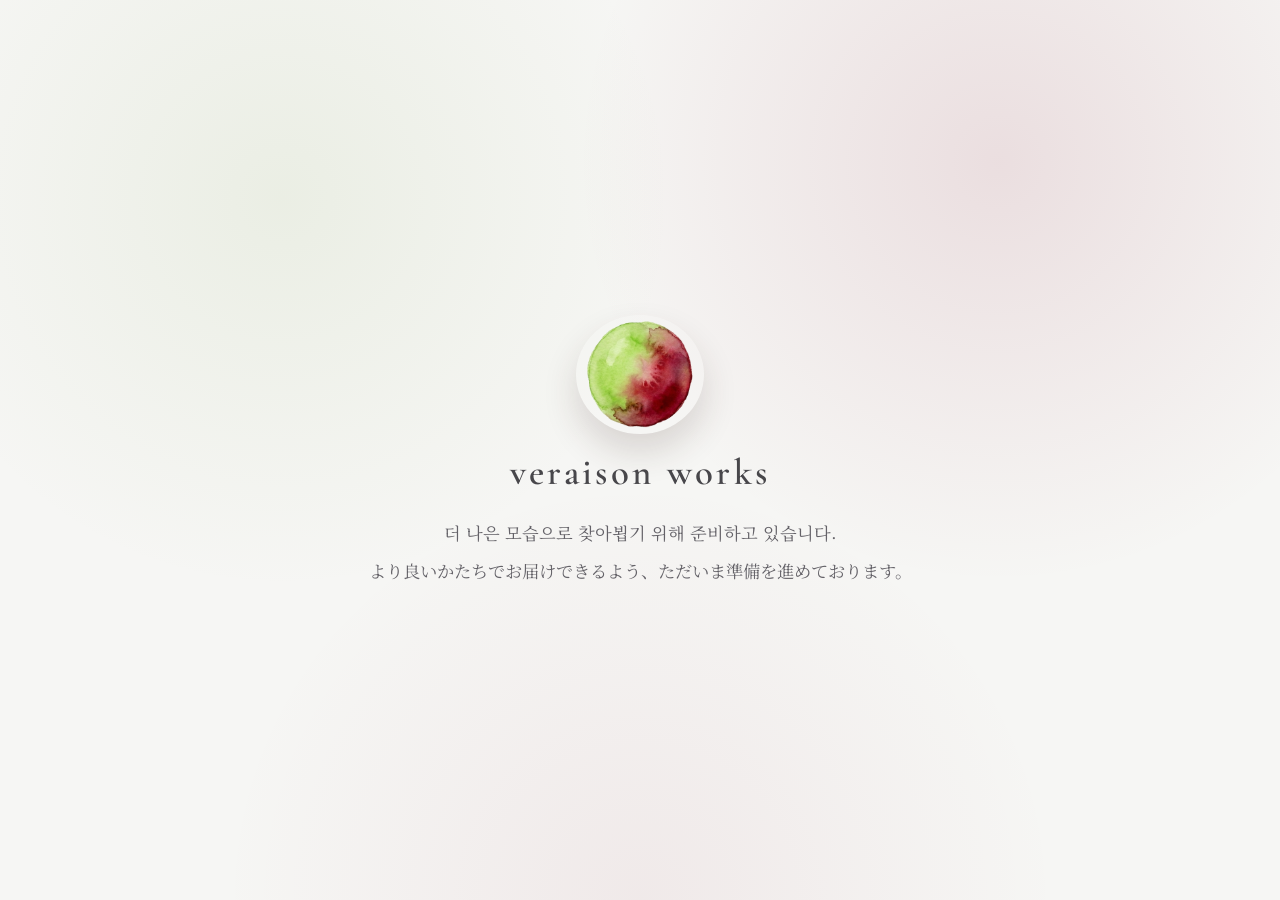
==== commit 552bd7dd: "fix" ====
--- a/about.html
+++ b/about.html
@@ -19,9 +19,8 @@
       <p class="brand-wordmark">veraison works</p>
 
       <section class="stealth-copy">
-        <p lang="ko">베레종 웍스는 현재 스텔스 모드로 조용히 준비 중입니다.</p>
-        <p lang="en">Veraison Works is currently in stealth mode, preparing quietly.</p>
-        <p lang="ja">Veraison Works は現在ステルスモードで静かに準備中です。</p>
+        <p lang="ko">더 나은 모습으로 찾아뵙기 위해 준비하고 있습니다.</p>
+        <p lang="ja">より良いかたちでお届けできるよう、ただいま準備を進めております。</p>
       </section>
     </main>
   </body>
